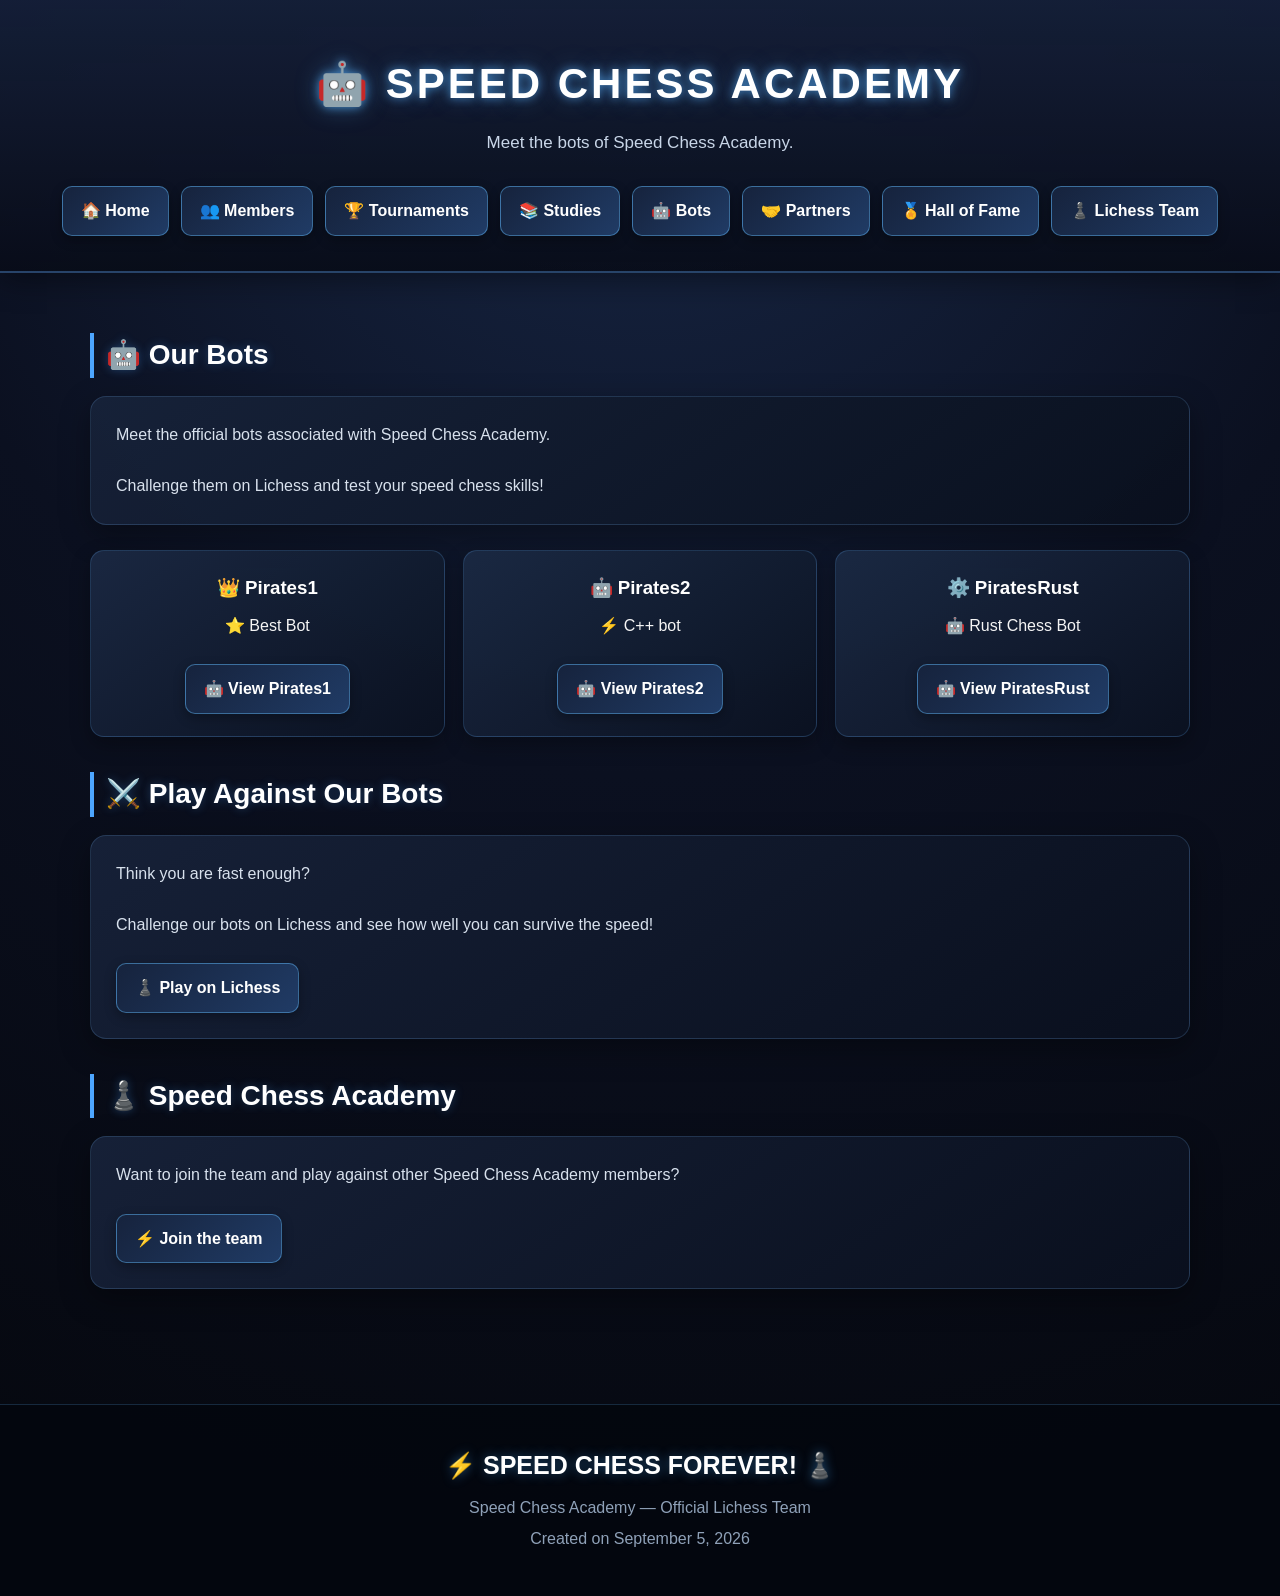
==== bots.html @ 8d5b5ee0 "Add files via upload" ====
<!DOCTYPE html>
<html lang="en">

<head>

    <meta charset="UTF-8">

    <meta
        name="viewport"
        content="width=device-width, initial-scale=1.0">

    <title>Bots — Speed Chess Academy ♟️⚡</title>

    <link rel="stylesheet" href="style.css">

</head>


<body>


<header>

    <h1>🤖 SPEED CHESS ACADEMY</h1>

    <p>
        Meet the bots of Speed Chess Academy.
    </p>


    <div class="navigation">

        <a class="button" href="index.html">
            🏠 Home
        </a>

        <a class="button" href="members.html">
            👥 Members
        </a>

        <a class="button" href="tournaments.html">
            🏆 Tournaments
        </a>

        <a class="button" href="studies.html">
            📚 Studies
        </a>

        <a class="button" href="bots.html">
            🤖 Bots
        </a>

        <a class="button" href="partners.html">
            🤝 Partners
        </a>

        <a class="button" href="halloffame.html">
            🏅 Hall of Fame
        </a>

        <a
            class="button"
            href="https://lichess.org/team/speed-chess-academy"
            target="_blank"
            rel="noopener noreferrer"
        >
            ♟️ Lichess Team
        </a>

    </div>

</header>


<main>


<!-- ===================================== -->
<!-- BOTS -->
<!-- ===================================== -->

<section>

    <h2>🤖 Our Bots</h2>


    <div class="card">

        <p>
            Meet the official bots associated with
            Speed Chess Academy.
        </p>

        <br>

        <p>
            Challenge them on Lichess and test your
            speed chess skills!
        </p>

    </div>


    <br>


    <div class="members">


        <!-- PIRATES1 -->

        <div class="member">

            <h3>
                👑 Pirates1
            </h3>

            <p>
                ⭐ Best Bot
            </p>

            <br>

            <a
                class="button"
                href="https://lichess.org/@/Pirates1"
                target="_blank"
                rel="noopener noreferrer"
            >
                🤖 View Pirates1
            </a>

        </div>


        <!-- PIRATES2 -->

        <div class="member">

            <h3>
                🤖 Pirates2
            </h3>

            <p>
                ⚡ C++ bot 
            </p>

            <br>

            <a
                class="button"
                href="https://lichess.org/@/Pirates2"
                target="_blank"
                rel="noopener noreferrer"
            >
                🤖 View Pirates2
            </a>

        </div>


        <!-- PIRATESRUST -->

        <div class="member">

            <h3>
                ⚙️ PiratesRust
            </h3>

            <p>
                🤖 Rust Chess Bot
            </p>

            <br>

            <a
                class="button"
                href="https://lichess.org/@/PiratesRust"
                target="_blank"
                rel="noopener noreferrer"
            >
                🤖 View PiratesRust
            </a>

        </div>


    </div>

</section>



<!-- ===================================== -->
<!-- PLAY AGAINST BOTS -->
<!-- ===================================== -->

<section>

    <h2>⚔️ Play Against Our Bots</h2>


    <div class="card">

        <p>
            Think you are fast enough?
        </p>

        <br>

        <p>
            Challenge our bots on Lichess and
            see how well you can survive the speed!
        </p>

        <br>

        <a
            class="button"
            href="https://lichess.org/"
            target="_blank"
            rel="noopener noreferrer"
        >
            ♟️ Play on Lichess
        </a>

    </div>

</section>



<!-- ===================================== -->
<!-- LICHESS TEAM -->
<!-- ===================================== -->

<section>

    <h2>♟️ Speed Chess Academy</h2>


    <div class="card">

        <p>
            Want to join the team and play against
            other Speed Chess Academy members?
        </p>

        <br>

        <a
            class="button"
            href="https://lichess.org/team/speed-chess-academy"
            target="_blank"
            rel="noopener noreferrer"
        >
            ⚡ Join the team
        </a>

    </div>

</section>


</main>


<footer>

    <h2>
        ⚡ SPEED CHESS FOREVER! ♟️
    </h2>

    <p>
        Speed Chess Academy — Official Lichess Team
    </p>

    <p>
        Created on September 5, 2026
    </p>

</footer>


</body>

</html>
---- style.css ----
/* =========================================
   SPEED CHESS ACADEMY
   Main Style Sheet
   ========================================= */


/* ---------- GENERAL ---------- */

* {
    box-sizing: border-box;
    margin: 0;
    padding: 0;
}


html {
    scroll-behavior: smooth;
}


body {
    font-family: Arial, Helvetica, sans-serif;

    background:
        radial-gradient(circle at top, #182848 0%, #0b1020 45%, #05070d 100%);

    color: #f5f5f5;

    line-height: 1.6;

    min-height: 100vh;
}


/* ---------- HEADER ---------- */

header {
    text-align: center;

    padding: 50px 20px 35px;

    background:
        linear-gradient(
            180deg,
            rgba(20, 30, 55, 0.98),
            rgba(8, 12, 24, 0.92)
        );

    border-bottom: 2px solid rgba(100, 180, 255, 0.25);

    box-shadow:
        0 5px 30px rgba(0, 0, 0, 0.45);
}


header h1 {
    font-size: 42px;

    letter-spacing: 3px;

    margin-bottom: 12px;

    color: #ffffff;

    text-shadow:
        0 0 10px rgba(90, 180, 255, 0.7),
        0 0 25px rgba(90, 180, 255, 0.35);
}


header p {
    max-width: 750px;

    margin: auto;

    color: #c9d6e8;

    font-size: 17px;
}


/* ---------- NAVIGATION ---------- */

.navigation {
    display: flex;

    justify-content: center;

    align-items: center;

    flex-wrap: wrap;

    gap: 12px;

    margin-top: 30px;
}


.button {
    display: inline-block;

    text-decoration: none;

    color: white;

    background:
        linear-gradient(
            135deg,
            #16233d,
            #203b65
        );

    border: 1px solid rgba(100, 190, 255, 0.45);

    border-radius: 10px;

    padding: 11px 18px;

    font-weight: bold;

    transition:
        transform 0.2s ease,
        box-shadow 0.2s ease,
        background 0.2s ease;

    box-shadow:
        0 4px 12px rgba(0, 0, 0, 0.3);
}


.button:hover {
    transform: translateY(-3px);

    background:
        linear-gradient(
            135deg,
            #234d80,
            #2e69a8
        );

    box-shadow:
        0 0 18px rgba(70, 170, 255, 0.5);
}


.button:active {
    transform: translateY(0);
}


/* ---------- MAIN ---------- */

main {
    width: min(1100px, 92%);

    margin: auto;

    padding: 25px 0 50px;
}


/* ---------- SECTIONS ---------- */

section {
    margin: 35px 0;
}


section h2 {
    font-size: 28px;

    margin-bottom: 18px;

    padding-left: 12px;

    border-left: 4px solid #4da6ff;

    color: #ffffff;

    text-shadow:
        0 0 10px rgba(70, 160, 255, 0.3);
}


/* ---------- CARDS ---------- */

.card {
    background:
        linear-gradient(
            145deg,
            rgba(23, 34, 57, 0.95),
            rgba(10, 16, 30, 0.95)
        );

    border: 1px solid rgba(120, 190, 255, 0.18);

    border-radius: 16px;

    padding: 25px;

    box-shadow:
        0 10px 30px rgba(0, 0, 0, 0.35);

    transition:
        transform 0.25s ease,
        border-color 0.25s ease,
        box-shadow 0.25s ease;
}


.card:hover {
    transform: translateY(-3px);

    border-color:
        rgba(100, 190, 255, 0.4);

    box-shadow:
        0 12px 35px rgba(0, 0, 0, 0.5),
        0 0 20px rgba(50, 150, 255, 0.08);
}


.card p {
    color: #d8e1ed;
}


.card strong {
    color: #ffffff;
}


/* ---------- LISTS ---------- */

ul {
    padding-left: 25px;
}


li {
    margin: 9px 0;

    color: #dce5f0;
}


li strong {
    color: white;
}


/* ---------- LINKS ---------- */

.study-link {
    color: #69b7ff;

    text-decoration: none;

    font-weight: bold;

    transition:
        color 0.2s ease,
        text-shadow 0.2s ease;
}


.study-link:hover {
    color: #a7d8ff;

    text-shadow:
        0 0 10px rgba(80, 180, 255, 0.7);

    text-decoration: underline;
}


/* ---------- MEMBERS ---------- */

.members {
    display: grid;

    grid-template-columns:
        repeat(auto-fit, minmax(220px, 1fr));

    gap: 18px;
}


.member {
    background:
        linear-gradient(
            145deg,
            rgba(27, 41, 67, 0.95),
            rgba(11, 18, 33, 0.95)
        );

    border: 1px solid rgba(100, 180, 255, 0.2);

    border-radius: 14px;

    padding: 22px;

    text-align: center;

    box-shadow:
        0 8px 20px rgba(0, 0, 0, 0.3);

    transition:
        transform 0.2s ease,
        box-shadow 0.2s ease;
}


.member:hover {
    transform: translateY(-5px);

    box-shadow:
        0 12px 25px rgba(0, 0, 0, 0.45),
        0 0 18px rgba(70, 160, 255, 0.15);
}


.member h3 {
    margin-bottom: 10px;

    color: #ffffff;
}


/* ---------- MEMBER COUNTER ---------- */

#memberCounter {
    font-size: 22px;

    font-weight: bold;

    text-align: center;

    padding: 15px;

    border-radius: 12px;

    background:
        rgba(60, 150, 255, 0.08);

    border: 1px solid
        rgba(80, 170, 255, 0.2);

    color: #ffffff;
}


/* ---------- FOOTER ---------- */

footer {
    text-align: center;

    padding: 40px 20px;

    margin-top: 30px;

    background:
        rgba(4, 7, 14, 0.95);

    border-top:
        1px solid rgba(100, 180, 255, 0.2);
}


footer h2 {
    font-size: 25px;

    margin-bottom: 10px;

    color: #ffffff;

    text-shadow:
        0 0 12px rgba(70, 170, 255, 0.45);
}


footer p {
    color: #8fa1b8;

    margin: 5px 0;
}


/* ---------- SPECIAL BUTTON ---------- */

#memberCounter + br + p {
    text-align: center;
}


/* ---------- MOBILE ---------- */

@media (max-width: 700px) {

    header {
        padding: 35px 15px 25px;
    }


    header h1 {
        font-size: 29px;

        letter-spacing: 1px;
    }


    header p {
        font-size: 15px;
    }


    .navigation {
        flex-direction: column;

        width: 100%;
    }


    .navigation .button {
        width: 100%;

        max-width: 320px;

        text-align: center;
    }


    main {
        width: 94%;
    }


    section {
        margin: 28px 0;
    }


    section h2 {
        font-size: 23px;
    }


    .card {
        padding: 20px;

        border-radius: 13px;
    }


    .members {
        grid-template-columns: 1fr;
    }


    footer h2 {
        font-size: 21px;
    }

}


/* ---------- SMALL PHONES ---------- */

@media (max-width: 400px) {

    header h1 {
        font-size: 24px;
    }


    section h2 {
        font-size: 21px;
    }


    .card {
        padding: 16px;
    }


    .button {
        font-size: 14px;

        padding: 10px 14px;
    }

}
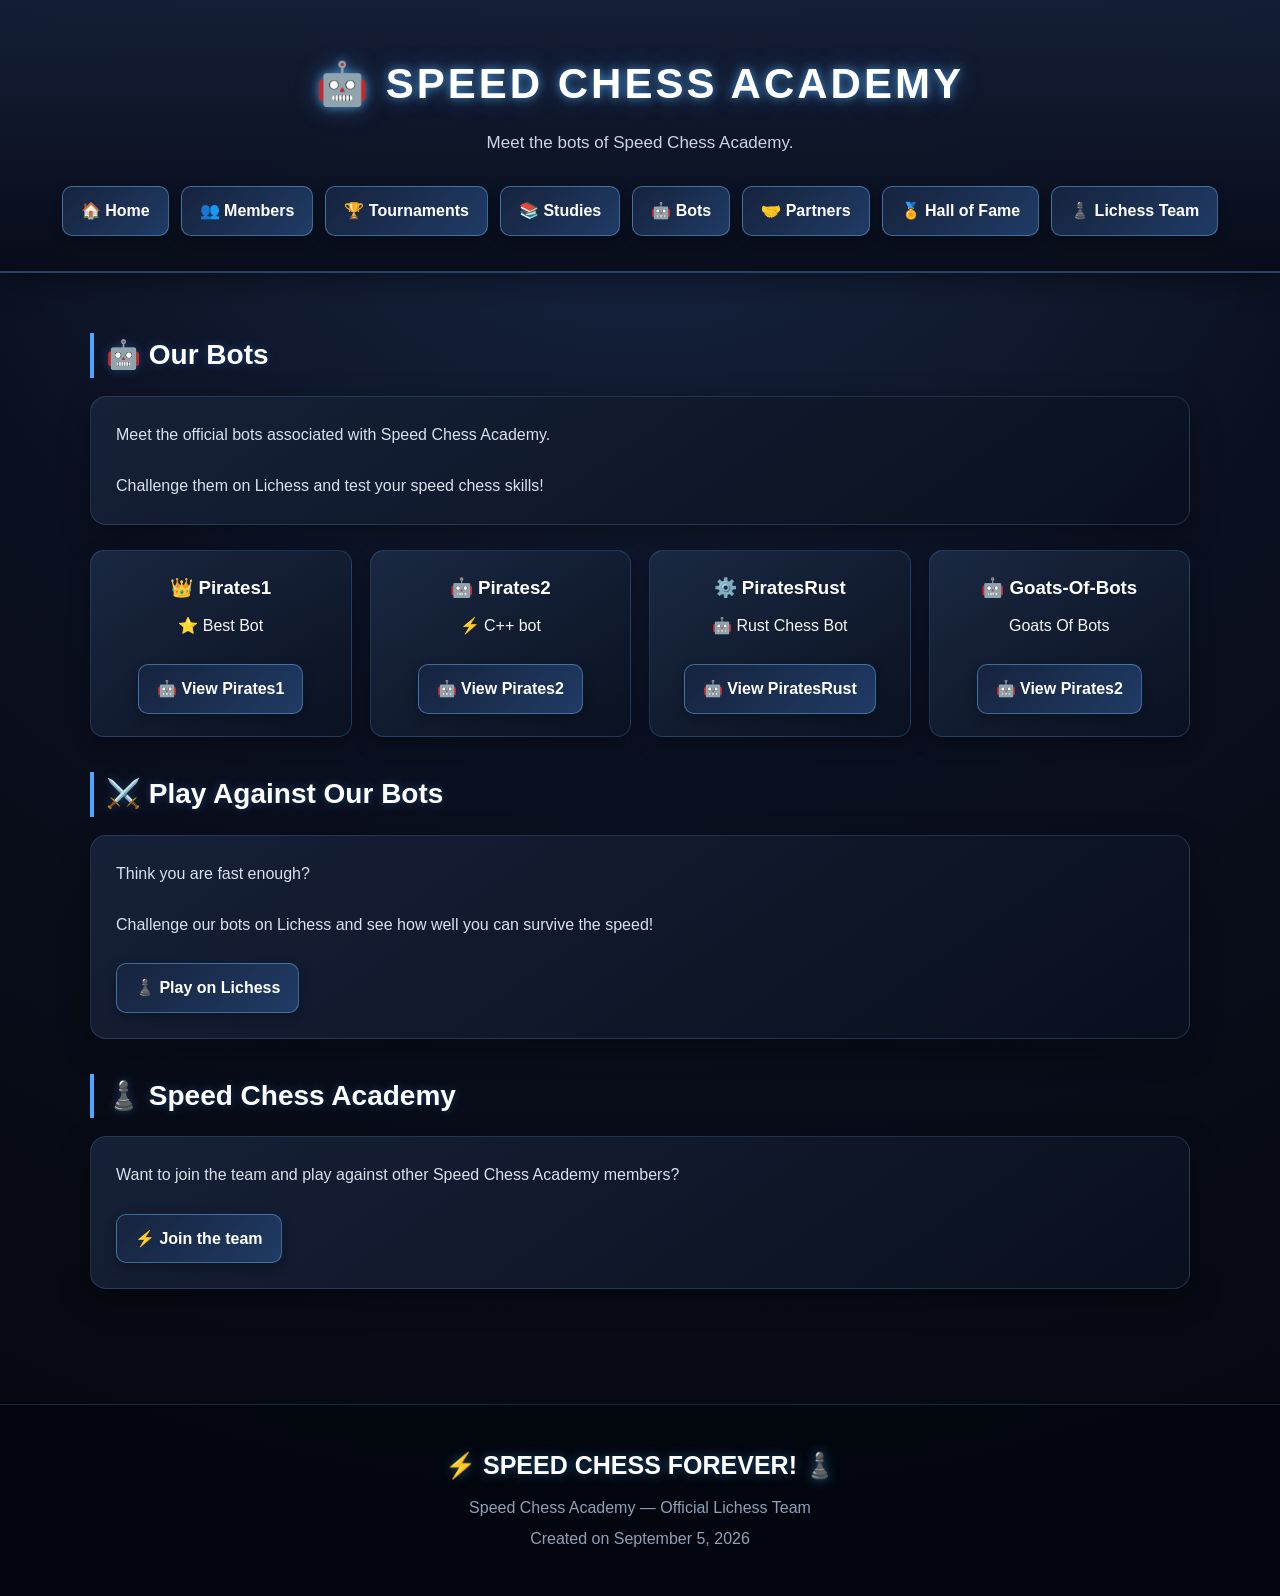
==== commit 94037992: "Add files via upload" ====
--- a/bots.html
+++ b/bots.html
@@ -184,6 +184,28 @@
 
         </div>
 
+        <div class="member">
+
+            <h3>
+                🤖 Goats-Of-Bots
+            </h3>
+
+            <p>
+                Goats Of Bots
+            </p>
+
+            <br>
+
+            <a
+                class="button"
+                href="https://lichess.org/@/Goats-Of-Bots"
+                target="_blank"
+                rel="noopener noreferrer"
+            >
+                🤖 View Pirates2
+            </a>
+
+        </div>
 
     </div>
 
--- a/style.css
+++ b/style.css
@@ -489,4 +489,314 @@
         padding: 10px 14px;
     }
 
+}
+
+.discord-btn {
+  display: inline-flex;
+  align-items: center;
+  gap: 10px;
+  background-color: #5865F2; /* Couleur officielle Discord */
+  color: #ffffff !important;
+  font-family: 'Arial', sans-serif;
+  font-weight: bold;
+  font-size: 16px;
+  padding: 12px 24px;
+  border-radius: 8px;
+  text-decoration: none;
+  transition: background-color 0.3s ease, transform 0.2s ease;
+  box-shadow: 0 4px 6px rgba(0, 0, 0, 0.1);
+  margin-top: 15px;
+}
+
+.discord-btn:hover {
+  background-color: #4752C4; /* Violet plus foncé au survol */
+  transform: translateY(-2px); /* Léger effet de soulèvement */
+  box-shadow: 0 6px 12px rgba(0, 0, 0, 0.15);
+}
+
+/* =========================================
+   LICHESS MEMBERS
+   ========================================= */
+
+#membersList .members-grid {
+    display: grid;
+    grid-template-columns: repeat(
+        auto-fit,
+        minmax(240px, 1fr)
+    );
+    gap: 22px;
+    margin-top: 25px;
+}
+
+
+/* =========================================
+   MEMBER CARD
+   ========================================= */
+
+#membersList .member-card {
+    position: relative;
+
+    min-height: 210px;
+
+    padding: 28px 20px;
+
+    display: flex;
+    flex-direction: column;
+    align-items: center;
+    justify-content: center;
+
+    text-align: center;
+
+    background:
+        linear-gradient(
+            145deg,
+            rgba(27, 41, 67, 0.98),
+            rgba(8, 14, 28, 0.98)
+        );
+
+    border: 1px solid rgba(100, 180, 255, 0.25);
+
+    border-radius: 18px;
+
+    box-shadow:
+        0 8px 25px rgba(0, 0, 0, 0.35);
+
+    overflow: hidden;
+
+    transition:
+        transform 0.25s ease,
+        box-shadow 0.25s ease,
+        border-color 0.25s ease;
+}
+
+
+/* Ligne lumineuse en haut */
+
+#membersList .member-card::before {
+    content: "";
+
+    position: absolute;
+
+    top: 0;
+    left: 0;
+
+    width: 100%;
+    height: 4px;
+
+    background:
+        linear-gradient(
+            90deg,
+            #4da6ff,
+            #69b7ff,
+            #8b5cf6
+        );
+}
+
+
+/* Effet au survol */
+
+#membersList .member-card:hover {
+    transform: translateY(-7px);
+
+    border-color:
+        rgba(100, 190, 255, 0.55);
+
+    box-shadow:
+        0 15px 35px rgba(0, 0, 0, 0.5),
+        0 0 20px rgba(70, 160, 255, 0.12);
+}
+
+
+/* =========================================
+   AVATAR
+   ========================================= */
+
+#membersList .member-avatar {
+    width: 72px;
+    height: 72px;
+
+    margin-bottom: 15px;
+
+    display: flex;
+
+    align-items: center;
+    justify-content: center;
+
+    border-radius: 50%;
+
+    background:
+        linear-gradient(
+            135deg,
+            #2878c7,
+            #4da6ff
+        );
+
+    color: #ffffff;
+
+    font-size: 28px;
+
+    font-weight: bold;
+
+    box-shadow:
+        0 0 20px rgba(70, 170, 255, 0.3);
+
+    border: 2px solid rgba(150, 220, 255, 0.35);
+}
+
+
+/* =========================================
+   USERNAME
+   ========================================= */
+
+#membersList .member-name {
+    margin: 5px 0 12px;
+
+    color: #ffffff !important;
+
+    font-size: 20px;
+
+    font-weight: bold;
+
+    word-break: break-word;
+
+    text-shadow:
+        0 0 8px rgba(100, 190, 255, 0.2);
+}
+
+
+/* =========================================
+   LICHESS TITLE
+   ========================================= */
+
+#membersList .member-title {
+    display: inline-block;
+
+    margin-bottom: 14px;
+
+    padding: 4px 10px;
+
+    border-radius: 7px;
+
+    background:
+        rgba(100, 180, 255, 0.12);
+
+    border:
+        1px solid rgba(100, 180, 255, 0.25);
+
+    color: #69b7ff;
+
+    font-size: 12px;
+
+    font-weight: bold;
+}
+
+
+/* =========================================
+   PROFILE BUTTON
+   ========================================= */
+
+#membersList .member-profile {
+    display: inline-block;
+
+    padding: 9px 17px;
+
+    border-radius: 9px;
+
+    background:
+        linear-gradient(
+            135deg,
+            #1769aa,
+            #2878c7
+        );
+
+    color: #ffffff !important;
+
+    text-decoration: none !important;
+
+    font-size: 14px;
+
+    font-weight: bold;
+
+    border:
+        1px solid rgba(120, 200, 255, 0.3);
+
+    box-shadow:
+        0 4px 12px rgba(0, 0, 0, 0.25);
+
+    transition:
+        transform 0.2s ease,
+        box-shadow 0.2s ease,
+        background 0.2s ease;
+}
+
+
+#membersList .member-profile:hover {
+    transform: translateY(-2px);
+
+    background:
+        linear-gradient(
+            135deg,
+            #2587d1,
+            #3b9bea
+        );
+
+    box-shadow:
+        0 0 18px rgba(70, 170, 255, 0.35);
+}
+
+
+/* =========================================
+   LOADING
+   ========================================= */
+
+#membersList .loading-card {
+    text-align: center;
+}
+
+
+#membersList .loading-icon {
+    font-size: 42px;
+
+    margin-bottom: 10px;
+
+    animation: chess-loading 1s infinite alternate;
+}
+
+
+@keyframes chess-loading {
+    from {
+        transform: translateY(0);
+    }
+
+    to {
+        transform: translateY(-8px);
+    }
+}
+
+
+/* =========================================
+   ERROR
+   ========================================= */
+
+#membersList .error-card {
+    border-left:
+        4px solid #ff5c5c;
+
+    color: #ffb0b0;
+}
+
+
+/* =========================================
+   MOBILE
+   ========================================= */
+
+@media (max-width: 600px) {
+
+    #membersList .members-grid {
+        grid-template-columns: 1fr;
+    }
+
+    #membersList .member-card {
+        min-height: 190px;
+    }
 }
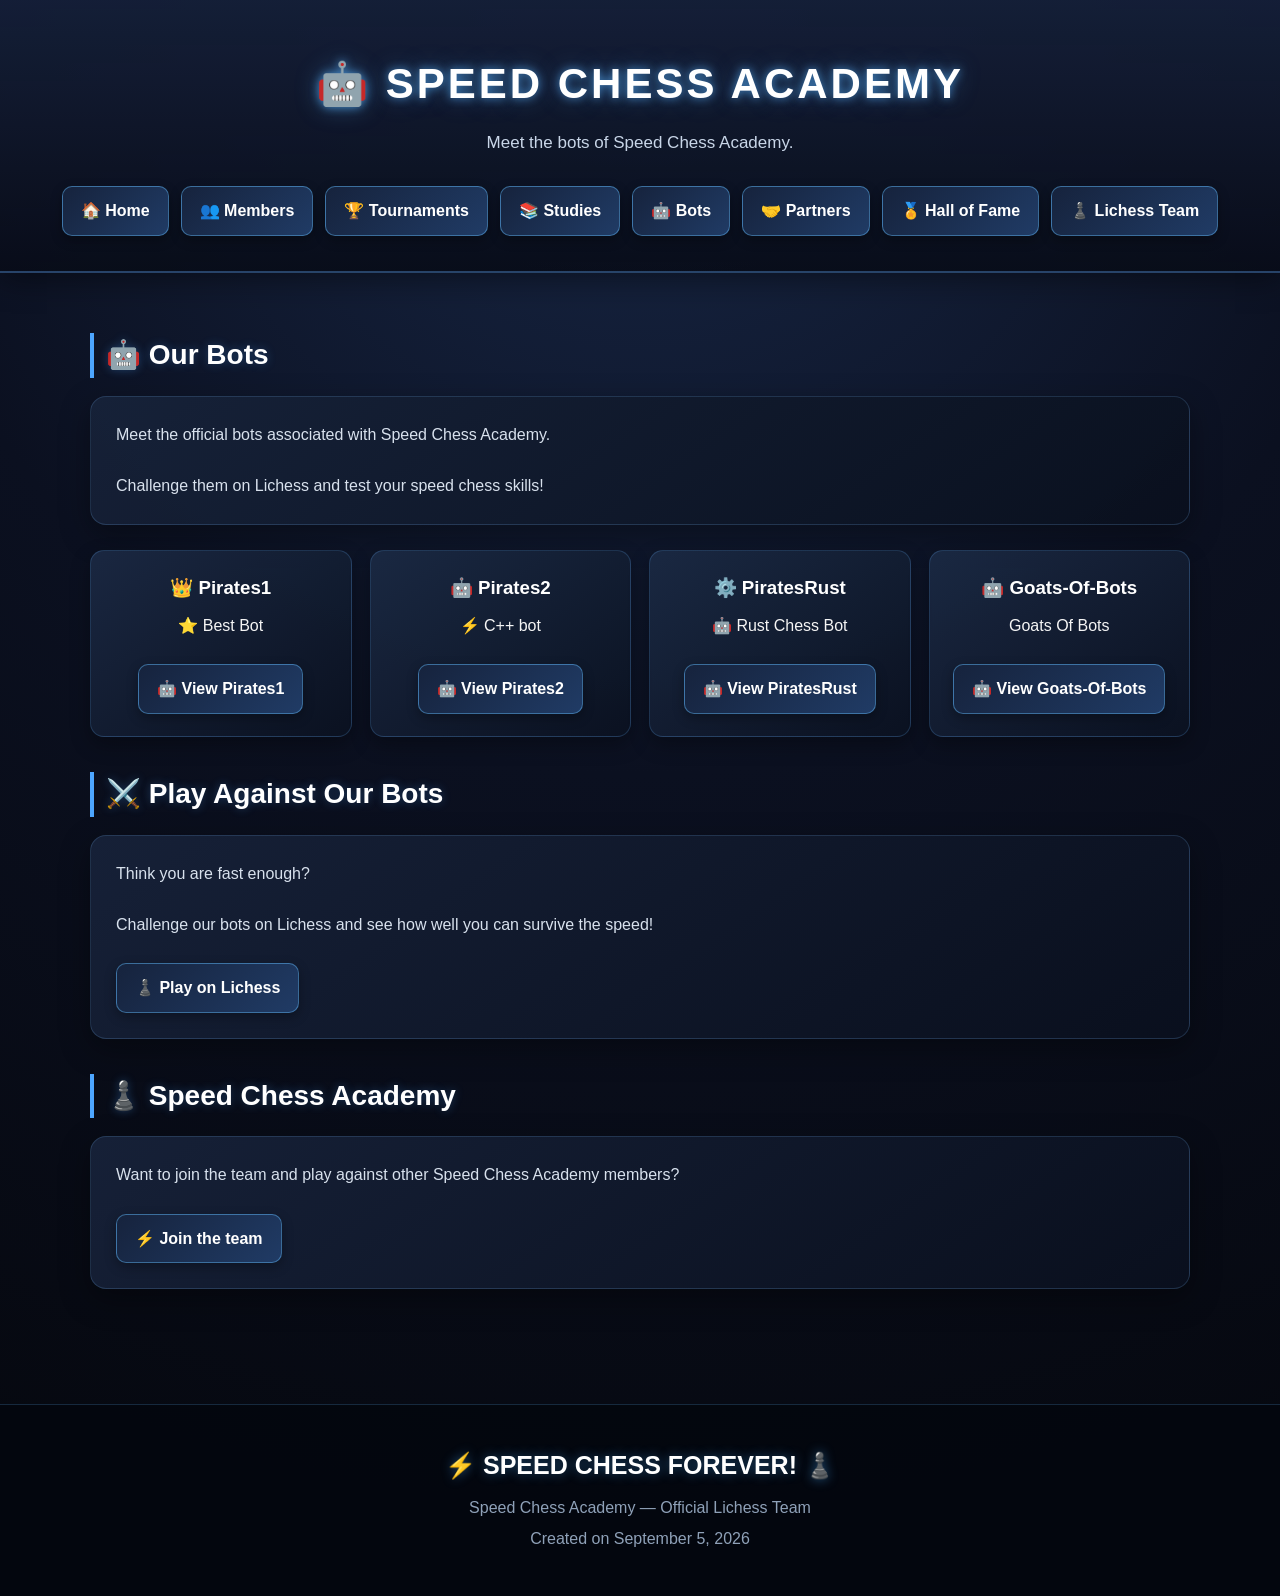
==== commit a3199c4f: "Add files via upload" ====
--- a/bots.html
+++ b/bots.html
@@ -202,7 +202,7 @@
                 target="_blank"
                 rel="noopener noreferrer"
             >
-                🤖 View Pirates2
+                🤖 View Goats-Of-Bots
             </a>
 
         </div>
